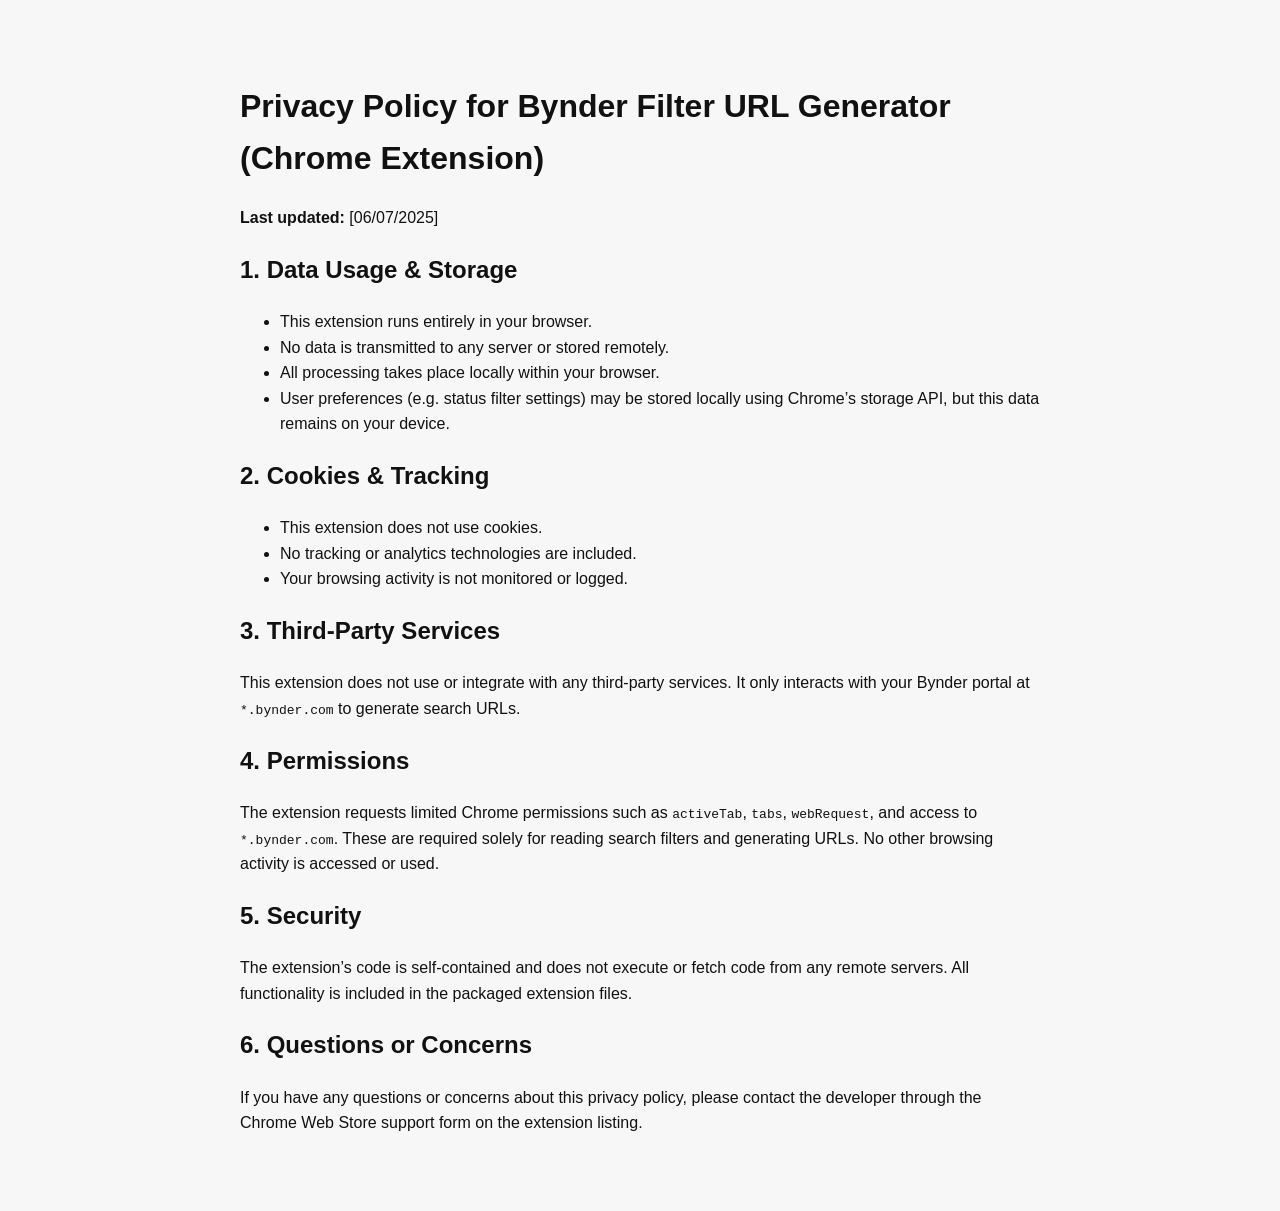
==== privacypolicy.html @ a3b35f8d "policy" ====
<!DOCTYPE html>
<html lang="en">
<head>
  <meta charset="UTF-8">
  <title>Privacy Policy – Bynder Filter URL Generator</title>
  <meta name="viewport" content="width=device-width, initial-scale=1.0">
  <style>
    body {
      font-family: 'Segoe UI', sans-serif;
      background-color: #f7f7f7;
      color: #111;
      line-height: 1.6;
      max-width: 800px;
      margin: 40px auto;
      padding: 20px;
    }

  </style>
</head>
<body>
  <h1>Privacy Policy for Bynder Filter URL Generator (Chrome Extension)</h1>
  <p><strong>Last updated:</strong> [06/07/2025]</p>

  <h2>1. Data Usage & Storage</h2>
  <ul>
    <li>This extension runs entirely in your browser.</li>
    <li>No data is transmitted to any server or stored remotely.</li>
    <li>All processing takes place locally within your browser.</li>
    <li>User preferences (e.g. status filter settings) may be stored locally using Chrome’s storage API, but this data remains on your device.</li>
  </ul>

  <h2>2. Cookies & Tracking</h2>
  <ul>
    <li>This extension does not use cookies.</li>
    <li>No tracking or analytics technologies are included.</li>
    <li>Your browsing activity is not monitored or logged.</li>
  </ul>

  <h2>3. Third-Party Services</h2>
  <p>This extension does not use or integrate with any third-party services. It only interacts with your Bynder portal at <code>*.bynder.com</code> to generate search URLs.</p>

  <h2>4. Permissions</h2>
  <p>The extension requests limited Chrome permissions such as <code>activeTab</code>, <code>tabs</code>, <code>webRequest</code>, and access to <code>*.bynder.com</code>. These are required solely for reading search filters and generating URLs. No other browsing activity is accessed or used.</p>

  <h2>5. Security</h2>
  <p>The extension’s code is self-contained and does not execute or fetch code from any remote servers. All functionality is included in the packaged extension files.</p>

  <h2>6. Questions or Concerns</h2>
  <p>If you have any questions or concerns about this privacy policy, please contact the developer through the Chrome Web Store support form on the extension listing.</p>
</body>
</html>
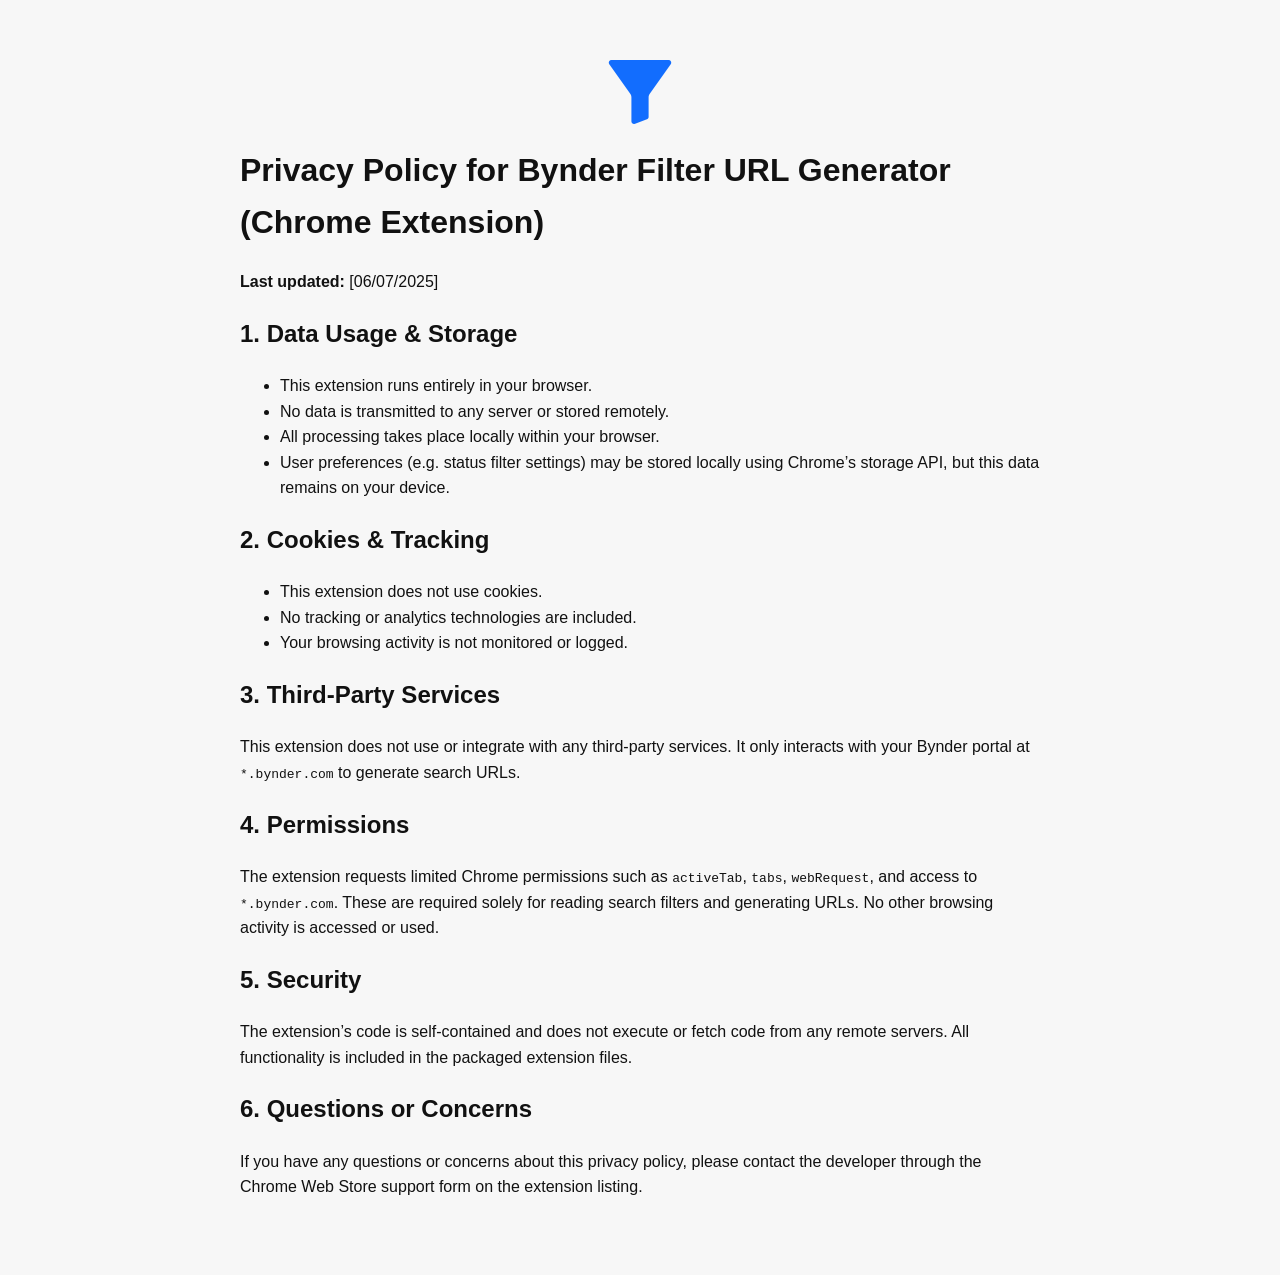
==== commit 3e5fc217: "Update privacypolicy.html" ====
--- a/privacypolicy.html
+++ b/privacypolicy.html
@@ -18,6 +18,8 @@
   </style>
 </head>
 <body>
+ <img src="icons/funnel-128.png" alt="Bynder Filter URL Generator Icon" style="width: 64px; height: 64px; display: block; margin: 0 auto 20px auto;">
+
   <h1>Privacy Policy for Bynder Filter URL Generator (Chrome Extension)</h1>
   <p><strong>Last updated:</strong> [06/07/2025]</p>
 
